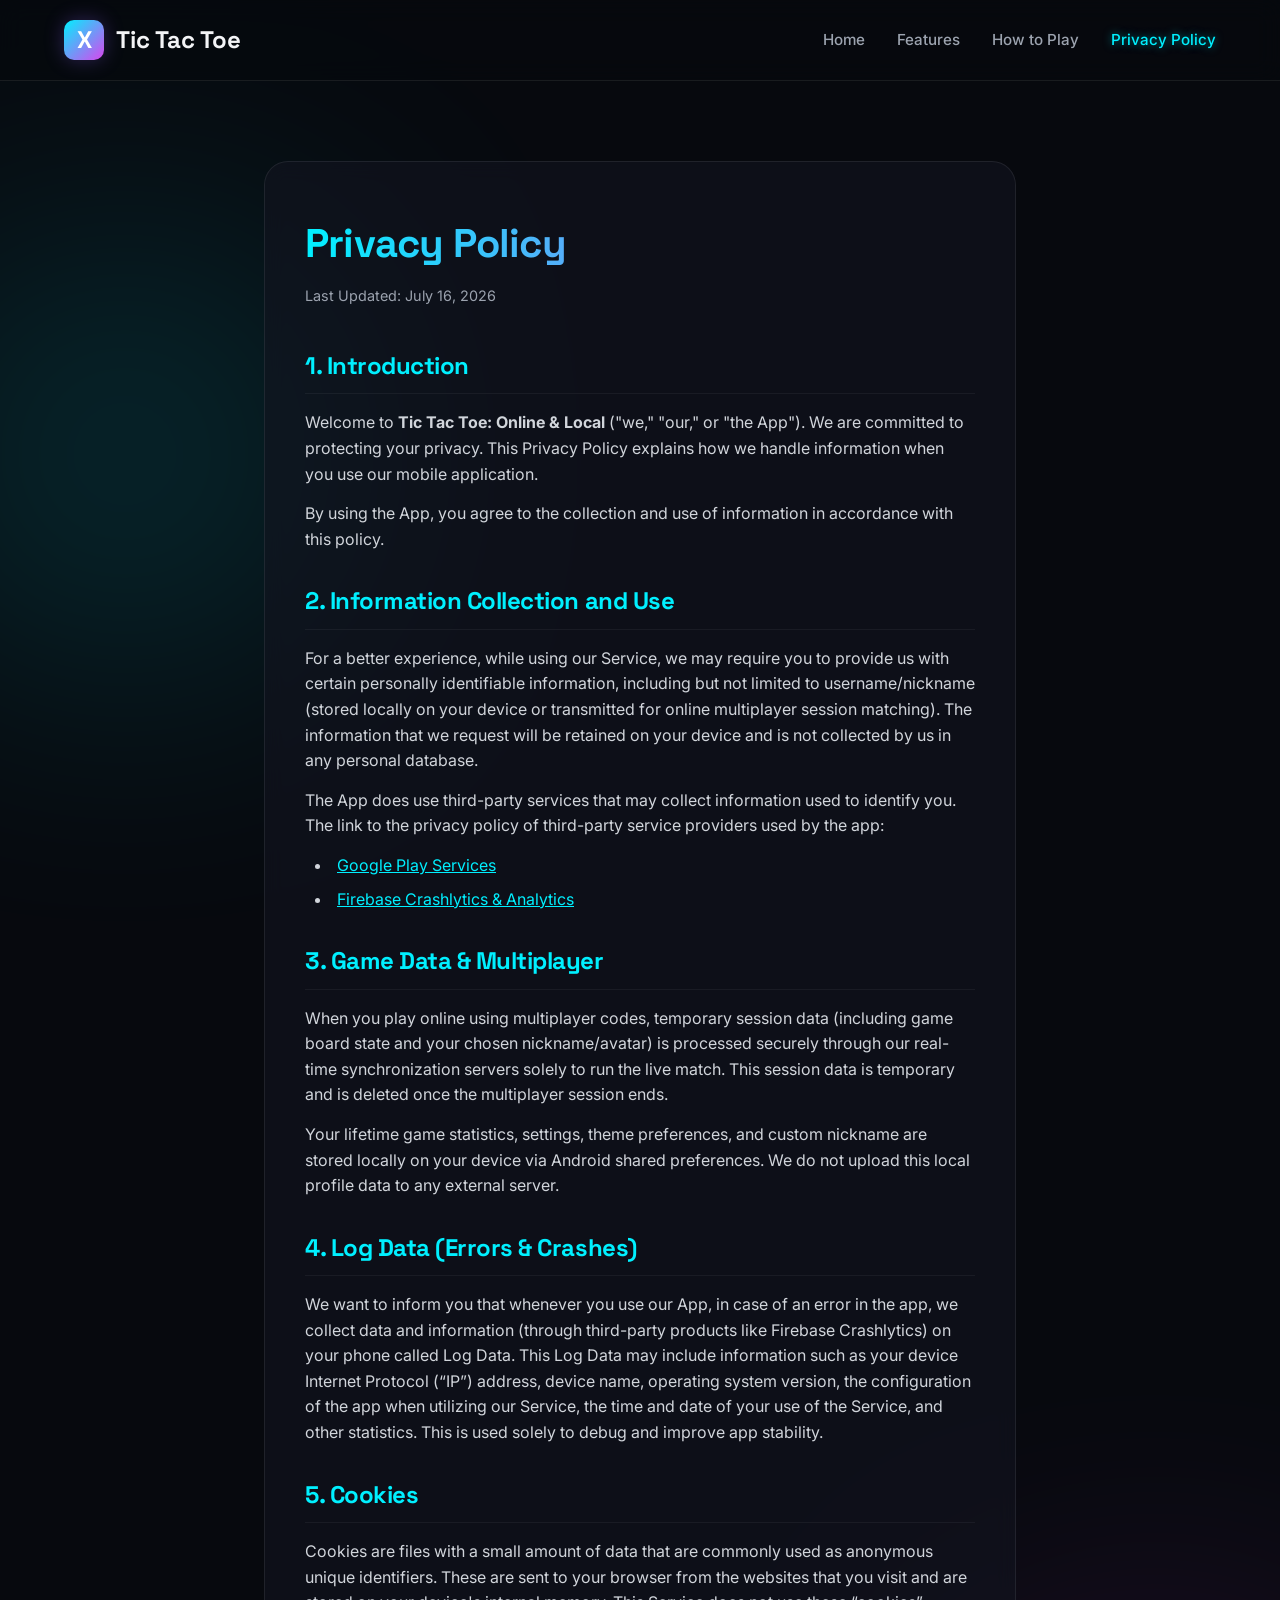
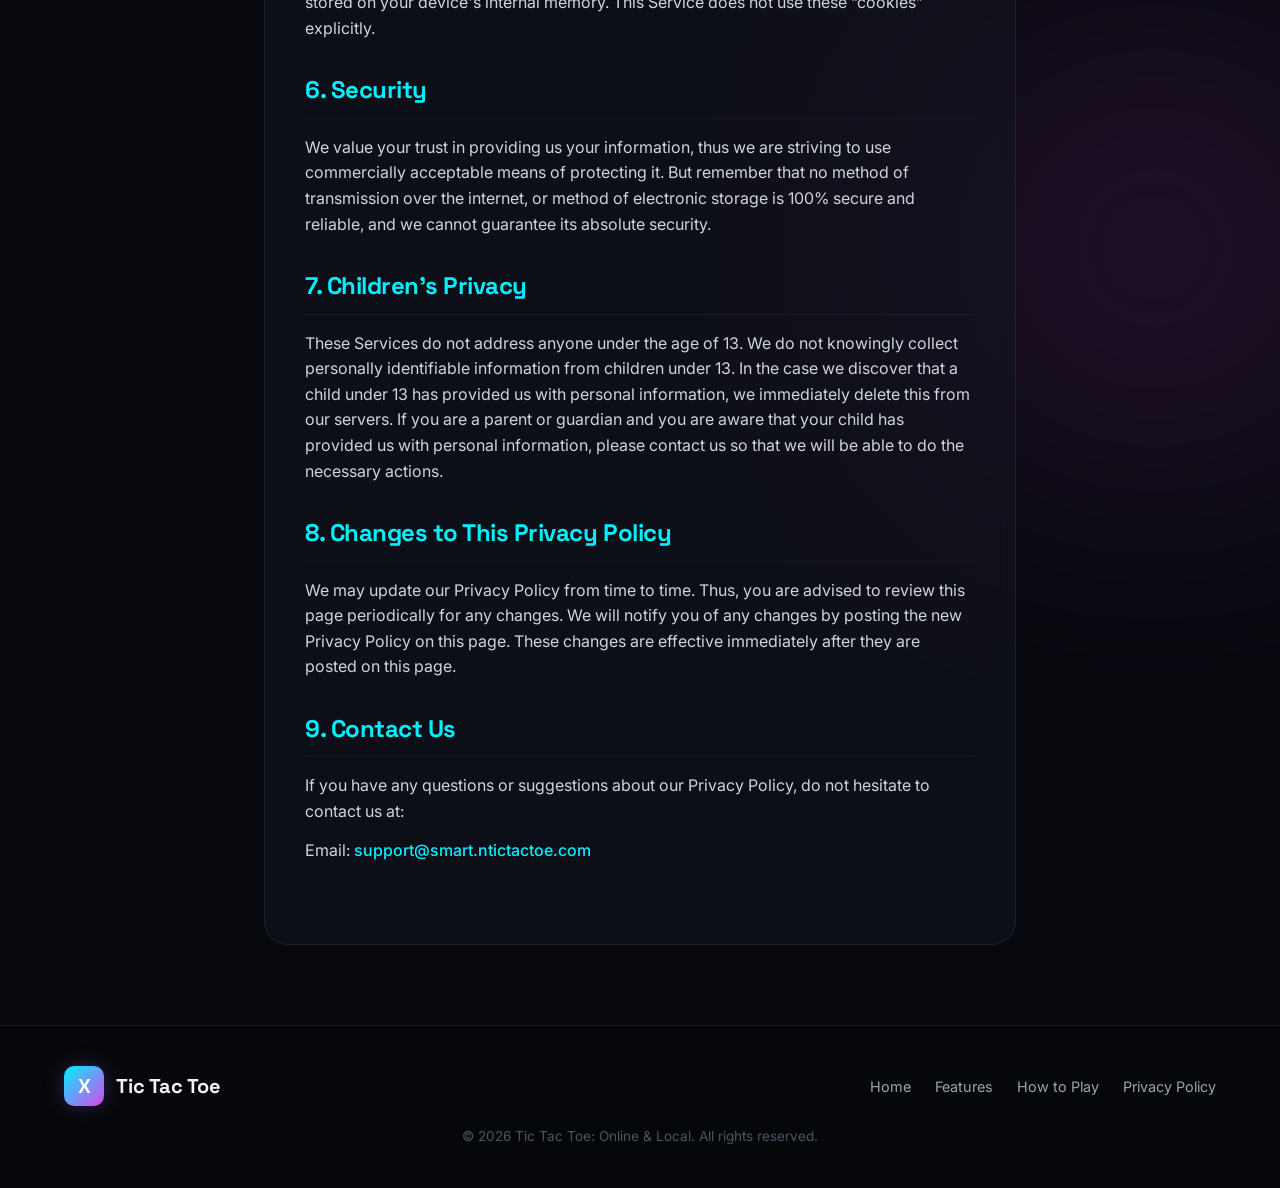
==== privacy.html @ b23f2f97 "Add files via upload" ====
<!DOCTYPE html>
<html lang="en">
<head>
  <meta charset="UTF-8">
  <meta name="viewport" content="width=device-width, initial-scale=1.0">
  <title>Privacy Policy - Tic Tac Toe: Online & Local</title>
  <meta name="description" content="Privacy Policy for Tic Tac Toe: Online & Local mobile application. Learn about what data is collected and how it is used.">
  <link rel="stylesheet" href="style.css">
</head>
<body>

  <!-- Header -->
  <header>
    <div class="container">
      <a href="index.html" class="logo">
        <span class="logo-icon">X</span>
        <span>Tic Tac Toe</span>
      </a>
      <nav>
        <ul>
          <li><a href="index.html">Home</a></li>
          <li><a href="index.html#features">Features</a></li>
          <li><a href="index.html#how-to-play">How to Play</a></li>
          <li><a href="#" class="active">Privacy Policy</a></li>
        </ul>
      </nav>
    </div>
  </header>

  <!-- Privacy Policy Content -->
  <main class="policy-body">
    <div class="container">
      <div class="policy-card">
        <h1>Privacy Policy</h1>
        <span class="last-updated">Last Updated: July 16, 2026</span>

        <div class="policy-section">
          <h2>1. Introduction</h2>
          <p>Welcome to <strong>Tic Tac Toe: Online & Local</strong> ("we," "our," or "the App"). We are committed to protecting your privacy. This Privacy Policy explains how we handle information when you use our mobile application.</p>
          <p>By using the App, you agree to the collection and use of information in accordance with this policy.</p>
        </div>

        <div class="policy-section">
          <h2>2. Information Collection and Use</h2>
          <p>For a better experience, while using our Service, we may require you to provide us with certain personally identifiable information, including but not limited to username/nickname (stored locally on your device or transmitted for online multiplayer session matching). The information that we request will be retained on your device and is not collected by us in any personal database.</p>
          <p>The App does use third-party services that may collect information used to identify you. The link to the privacy policy of third-party service providers used by the app:</p>
          <ul>
            <li><a href="https://www.google.com/policies/privacy/" target="_blank" style="color: var(--color-primary); text-decoration: underline;">Google Play Services</a></li>
            <li><a href="https://firebase.google.com/support/privacy" target="_blank" style="color: var(--color-primary); text-decoration: underline;">Firebase Crashlytics & Analytics</a></li>
          </ul>
        </div>

        <div class="policy-section">
          <h2>3. Game Data & Multiplayer</h2>
          <p>When you play online using multiplayer codes, temporary session data (including game board state and your chosen nickname/avatar) is processed securely through our real-time synchronization servers solely to run the live match. This session data is temporary and is deleted once the multiplayer session ends.</p>
          <p>Your lifetime game statistics, settings, theme preferences, and custom nickname are stored locally on your device via Android shared preferences. We do not upload this local profile data to any external server.</p>
        </div>

        <div class="policy-section">
          <h2>4. Log Data (Errors & Crashes)</h2>
          <p>We want to inform you that whenever you use our App, in case of an error in the app, we collect data and information (through third-party products like Firebase Crashlytics) on your phone called Log Data. This Log Data may include information such as your device Internet Protocol (“IP”) address, device name, operating system version, the configuration of the app when utilizing our Service, the time and date of your use of the Service, and other statistics. This is used solely to debug and improve app stability.</p>
        </div>

        <div class="policy-section">
          <h2>5. Cookies</h2>
          <p>Cookies are files with a small amount of data that are commonly used as anonymous unique identifiers. These are sent to your browser from the websites that you visit and are stored on your device's internal memory. This Service does not use these “cookies” explicitly.</p>
        </div>

        <div class="policy-section">
          <h2>6. Security</h2>
          <p>We value your trust in providing us your information, thus we are striving to use commercially acceptable means of protecting it. But remember that no method of transmission over the internet, or method of electronic storage is 100% secure and reliable, and we cannot guarantee its absolute security.</p>
        </div>

        <div class="policy-section">
          <h2>7. Children's Privacy</h2>
          <p>These Services do not address anyone under the age of 13. We do not knowingly collect personally identifiable information from children under 13. In the case we discover that a child under 13 has provided us with personal information, we immediately delete this from our servers. If you are a parent or guardian and you are aware that your child has provided us with personal information, please contact us so that we will be able to do the necessary actions.</p>
        </div>

        <div class="policy-section">
          <h2>8. Changes to This Privacy Policy</h2>
          <p>We may update our Privacy Policy from time to time. Thus, you are advised to review this page periodically for any changes. We will notify you of any changes by posting the new Privacy Policy on this page. These changes are effective immediately after they are posted on this page.</p>
        </div>

        <div class="policy-section">
          <h2>9. Contact Us</h2>
          <p>If you have any questions or suggestions about our Privacy Policy, do not hesitate to contact us at:</p>
          <p>Email: <a href="mailto:support@smart.ntictactoe.com" style="color: var(--color-primary); font-weight: 500;">support@smart.ntictactoe.com</a></p>
        </div>
      </div>
    </div>
  </main>

  <!-- Footer -->
  <footer>
    <div class="container">
      <div class="footer-content">
        <a href="index.html" class="logo footer-logo">
          <span class="logo-icon">X</span>
          <span>Tic Tac Toe</span>
        </a>
        <div class="footer-links">
          <a href="index.html">Home</a>
          <a href="index.html#features">Features</a>
          <a href="index.html#how-to-play">How to Play</a>
          <a href="#">Privacy Policy</a>
        </div>
      </div>
      <div class="copyright">
        &copy; 2026 Tic Tac Toe: Online & Local. All rights reserved.
      </div>
    </div>
  </footer>

</body>
</html>
---- style.css ----
/* Import modern typography from Google Fonts */
@import url('https://fonts.googleapis.com/css2?family=Inter:wght@300;400;500;600;700&family=Space+Grotesk:wght@400;500;600;700&display=swap');

:root {
  --bg-color: #07090e;
  --surface-color: rgba(19, 21, 32, 0.6);
  --surface-border: rgba(255, 255, 255, 0.08);
  --color-primary: #00f0ff; /* Player X Neon Cyan */
  --color-secondary: #d946ef; /* Player O Neon Pink */
  --color-accent: #8b5cf6; /* Neon Purple */
  --text-main: #f3f4f6;
  --text-muted: #9ca3af;
  --glow-shadow-primary: 0 0 15px rgba(0, 240, 255, 0.4);
  --glow-shadow-secondary: 0 0 15px rgba(217, 70, 239, 0.4);
  --glow-shadow-accent: 0 0 20px rgba(139, 92, 246, 0.3);
  --transition-smooth: all 0.3s cubic-bezier(0.4, 0, 0.2, 1);
}

/* Reset and base styles */
* {
  box-sizing: border-box;
  margin: 0;
  padding: 0;
}

html {
  scroll-behavior: smooth;
}

body {
  font-family: 'Inter', sans-serif;
  background-color: var(--bg-color);
  color: var(--text-main);
  line-height: 1.6;
  overflow-x: hidden;
  position: relative;
}

/* Background glowing circles for premium depth */
body::before, body::after {
  content: '';
  position: absolute;
  width: 350px;
  height: 350px;
  border-radius: 50%;
  filter: blur(140px);
  z-index: -1;
  opacity: 0.25;
  pointer-events: none;
}

body::before {
  top: 10%;
  left: -50px;
  background: var(--color-primary);
}

body::after {
  top: 60%;
  right: -50px;
  background: var(--color-secondary);
}

/* Typography elements */
h1, h2, h3, h4 {
  font-family: 'Space Grotesk', sans-serif;
  letter-spacing: -0.02em;
}

a {
  text-decoration: none;
  color: inherit;
  transition: var(--transition-smooth);
}

/* Container */
.container {
  max-width: 1200px;
  margin: 0 auto;
  padding: 0 24px;
}

/* Header */
header {
  position: sticky;
  top: 0;
  z-index: 100;
  background: rgba(7, 9, 14, 0.7);
  backdrop-filter: blur(12px);
  -webkit-backdrop-filter: blur(12px);
  border-bottom: 1px solid var(--surface-border);
}

header .container {
  display: flex;
  justify-content: space-between;
  align-items: center;
  height: 80px;
}

.logo {
  display: flex;
  align-items: center;
  gap: 12px;
  font-weight: 700;
  font-size: 1.5rem;
  font-family: 'Space Grotesk', sans-serif;
}

.logo-icon {
  display: flex;
  align-items: center;
  justify-content: center;
  width: 40px;
  height: 40px;
  background: linear-gradient(135deg, var(--color-primary), var(--color-secondary));
  border-radius: 10px;
  font-family: 'Space Grotesk', sans-serif;
  font-weight: 700;
  color: #fff;
  box-shadow: var(--glow-shadow-accent);
}

nav ul {
  display: flex;
  list-style: none;
  gap: 32px;
}

nav a {
  font-weight: 500;
  color: var(--text-muted);
  font-size: 0.95rem;
}

nav a:hover, nav a.active {
  color: var(--color-primary);
  text-shadow: 0 0 8px rgba(0, 240, 255, 0.5);
}

/* Hero Section */
.hero {
  padding: 100px 0 80px;
  position: relative;
  text-align: center;
}

.hero-content {
  max-width: 800px;
  margin: 0 auto;
}

.hero-tag {
  display: inline-block;
  padding: 6px 16px;
  background: rgba(139, 92, 246, 0.15);
  border: 1px solid rgba(139, 92, 246, 0.3);
  color: #c084fc;
  border-radius: 100px;
  font-size: 0.85rem;
  font-weight: 600;
  margin-bottom: 24px;
  text-transform: uppercase;
  letter-spacing: 0.05em;
}

.hero h1 {
  font-size: 4rem;
  line-height: 1.1;
  font-weight: 700;
  margin-bottom: 24px;
}

.gradient-text {
  background: linear-gradient(to right, var(--color-primary), #a855f7, var(--color-secondary));
  -webkit-background-clip: text;
  -webkit-text-fill-color: transparent;
}

.hero-desc {
  font-size: 1.25rem;
  color: var(--text-muted);
  margin-bottom: 40px;
  max-width: 600px;
  margin-left: auto;
  margin-right: auto;
}

.hero-actions {
  display: flex;
  justify-content: center;
  gap: 20px;
  flex-wrap: wrap;
}

.btn {
  display: inline-flex;
  align-items: center;
  justify-content: center;
  padding: 14px 32px;
  border-radius: 12px;
  font-weight: 600;
  font-size: 1rem;
  cursor: pointer;
  transition: var(--transition-smooth);
  font-family: 'Space Grotesk', sans-serif;
  gap: 10px;
}

.btn-primary {
  background: linear-gradient(135deg, var(--color-primary), var(--color-accent));
  color: #07090e;
  box-shadow: var(--glow-shadow-primary);
  border: none;
}

.btn-primary:hover {
  transform: translateY(-2px);
  box-shadow: 0 0 25px rgba(0, 240, 255, 0.7);
}

.btn-secondary {
  background: transparent;
  color: var(--text-main);
  border: 1px solid var(--surface-border);
  backdrop-filter: blur(8px);
}

.btn-secondary:hover {
  border-color: var(--color-secondary);
  background: rgba(217, 70, 239, 0.05);
  box-shadow: var(--glow-shadow-secondary);
  transform: translateY(-2px);
}

/* Feature Grid */
.features {
  padding: 80px 0;
}

.section-title {
  text-align: center;
  font-size: 2.5rem;
  margin-bottom: 16px;
}

.section-desc {
  text-align: center;
  color: var(--text-muted);
  max-width: 600px;
  margin: 0 auto 60px;
  font-size: 1.1rem;
}

.feature-grid {
  display: grid;
  grid-template-columns: repeat(auto-fit, minmax(320px, 1fr));
  gap: 30px;
}

.feature-card {
  background: var(--surface-color);
  border: 1px solid var(--surface-border);
  backdrop-filter: blur(10px);
  border-radius: 20px;
  padding: 40px 30px;
  transition: var(--transition-smooth);
  display: flex;
  flex-direction: column;
  align-items: flex-start;
}

.feature-card:hover {
  transform: translateY(-6px);
  border-color: rgba(255, 255, 255, 0.15);
  box-shadow: 0 10px 30px rgba(0, 0, 0, 0.5), 0 0 1px rgba(255, 255, 255, 0.2) inset;
}

.feature-card::before {
  content: '';
  width: 100%;
  height: 2px;
  margin-bottom: 24px;
  border-radius: 2px;
}

.feature-card.primary::before {
  background: var(--color-primary);
  box-shadow: var(--glow-shadow-primary);
}

.feature-card.secondary::before {
  background: var(--color-secondary);
  box-shadow: var(--glow-shadow-secondary);
}

.feature-card.accent::before {
  background: var(--color-accent);
  box-shadow: var(--glow-shadow-accent);
}

.feature-icon-wrapper {
  margin-bottom: 20px;
  font-size: 2rem;
}

.feature-card h3 {
  font-size: 1.4rem;
  margin-bottom: 12px;
}

.feature-card p {
  color: var(--text-muted);
  font-size: 0.95rem;
}

/* Interactive Preview Grid Section */
.game-preview {
  padding: 80px 0;
  background: radial-gradient(circle at center, rgba(139, 92, 246, 0.08) 0%, transparent 70%);
}

.preview-container {
  display: flex;
  align-items: center;
  justify-content: space-between;
  gap: 60px;
  flex-wrap: wrap;
}

.preview-text {
  flex: 1 1 450px;
}

.preview-visual {
  flex: 1 1 400px;
  display: flex;
  justify-content: center;
  align-items: center;
}

/* Glowing Tic Tac Toe Board Mockup */
.mock-board {
  width: 320px;
  height: 320px;
  background: rgba(13, 15, 24, 0.8);
  border: 2px solid rgba(255, 255, 255, 0.1);
  border-radius: 24px;
  display: grid;
  grid-template-columns: repeat(3, 1fr);
  grid-template-rows: repeat(3, 1fr);
  gap: 10px;
  padding: 15px;
  box-shadow: 0 20px 50px rgba(0, 0, 0, 0.8), var(--glow-shadow-accent);
  position: relative;
}

.mock-cell {
  background: rgba(255, 255, 255, 0.02);
  border-radius: 12px;
  border: 1px solid rgba(255, 255, 255, 0.05);
  display: flex;
  align-items: center;
  justify-content: center;
  font-size: 2.8rem;
  font-family: 'Space Grotesk', sans-serif;
  font-weight: 700;
  cursor: default;
  transition: var(--transition-smooth);
}

.mock-cell.x {
  color: var(--color-primary);
  text-shadow: var(--glow-shadow-primary);
  animation: pulse-glow-x 2s infinite ease-in-out;
}

.mock-cell.o {
  color: var(--color-secondary);
  text-shadow: var(--glow-shadow-secondary);
  animation: pulse-glow-o 2s infinite ease-in-out;
}

.mock-line {
  position: absolute;
  background: linear-gradient(90deg, var(--color-primary), var(--color-secondary));
  box-shadow: var(--glow-shadow-accent);
  border-radius: 100px;
}

/* Diagonal line strike mock */
.mock-line.diagonal {
  width: 120%;
  height: 6px;
  top: 50%;
  left: -10%;
  transform: rotate(45deg);
  transform-origin: center;
  z-index: 5;
  animation: strike-line 1.5s forwards ease-in-out;
}

/* Customize details lists */
.preview-list {
  list-style: none;
  margin-top: 30px;
}

.preview-list li {
  display: flex;
  align-items: flex-start;
  gap: 16px;
  margin-bottom: 20px;
}

.preview-list-icon {
  display: flex;
  align-items: center;
  justify-content: center;
  min-width: 28px;
  height: 28px;
  background: rgba(0, 240, 255, 0.1);
  border-radius: 50%;
  color: var(--color-primary);
  font-size: 0.9rem;
  font-weight: bold;
}

/* Custom Profile Avatars Show / Visual Layout */
.avatars-preview {
  display: flex;
  gap: 12px;
  margin-top: 24px;
}

.avatar-bubble {
  width: 45px;
  height: 45px;
  border-radius: 50%;
  border: 2px solid var(--surface-border);
  background: #1b1e2e;
  display: flex;
  align-items: center;
  justify-content: center;
  font-size: 1.5rem;
  transition: var(--transition-smooth);
}

.avatar-bubble:hover {
  transform: scale(1.15) translateY(-4px);
  border-color: var(--color-primary);
  box-shadow: var(--glow-shadow-primary);
}

/* Custom Themes Preview */
.theme-swatches {
  display: flex;
  gap: 10px;
  margin-top: 24px;
}

.theme-swatch {
  width: 32px;
  height: 32px;
  border-radius: 8px;
  border: 1px solid var(--surface-border);
  cursor: pointer;
  transition: var(--transition-smooth);
}

.theme-swatch:hover {
  transform: scale(1.2);
  border-color: #fff;
}

.swatch-1 { background: linear-gradient(135deg, #00f0ff, #8b5cf6); }
.swatch-2 { background: linear-gradient(135deg, #ff00a0, #7928ca); }
.swatch-3 { background: linear-gradient(135deg, #10b981, #059669); }
.swatch-4 { background: linear-gradient(135deg, #f59e0b, #d97706); }
.swatch-5 { background: linear-gradient(135deg, #ef4444, #b91c1c); }

/* Privacy Page / Terms Styles */
.policy-body {
  padding: 80px 0;
  max-width: 800px;
  margin: 0 auto;
}

.policy-card {
  background: var(--surface-color);
  border: 1px solid var(--surface-border);
  backdrop-filter: blur(10px);
  border-radius: 24px;
  padding: 50px 40px;
}

.policy-card h1 {
  font-size: 2.5rem;
  margin-bottom: 8px;
  background: linear-gradient(to right, var(--color-primary), var(--color-secondary));
  -webkit-background-clip: text;
  -webkit-text-fill-color: transparent;
}

.last-updated {
  color: var(--text-muted);
  font-size: 0.9rem;
  margin-bottom: 40px;
  display: block;
}

.policy-section {
  margin-bottom: 30px;
}

.policy-section h2 {
  font-size: 1.5rem;
  margin-bottom: 16px;
  color: var(--color-primary);
  border-bottom: 1px solid rgba(255, 255, 255, 0.05);
  padding-bottom: 8px;
}

.policy-section p {
  color: #d1d5db;
  margin-bottom: 14px;
  font-size: 1rem;
}

.policy-section ul {
  list-style-position: inside;
  margin-left: 10px;
  margin-bottom: 14px;
  color: #d1d5db;
}

.policy-section li {
  margin-bottom: 8px;
}

/* Footer */
footer {
  border-top: 1px solid var(--surface-border);
  padding: 40px 0;
  background: #06070a;
}

.footer-content {
  display: flex;
  justify-content: space-between;
  align-items: center;
  flex-wrap: wrap;
  gap: 20px;
}

.footer-logo {
  font-size: 1.25rem;
}

.footer-links {
  display: flex;
  gap: 24px;
  font-size: 0.9rem;
  color: var(--text-muted);
}

.footer-links a:hover {
  color: var(--color-primary);
}

.copyright {
  font-size: 0.85rem;
  color: #4b5563;
  margin-top: 20px;
  text-align: center;
  width: 100%;
}

/* Keyframes Animations */
@keyframes pulse-glow-x {
  0%, 100% {
    text-shadow: 0 0 10px rgba(0, 240, 255, 0.3);
  }
  50% {
    text-shadow: 0 0 20px rgba(0, 240, 255, 0.8), 0 0 30px rgba(0, 240, 255, 0.4);
  }
}

@keyframes pulse-glow-o {
  0%, 100% {
    text-shadow: 0 0 10px rgba(217, 70, 239, 0.3);
  }
  50% {
    text-shadow: 0 0 20px rgba(217, 70, 239, 0.8), 0 0 30px rgba(217, 70, 239, 0.4);
  }
}

@keyframes strike-line {
  from {
    width: 0%;
    opacity: 0;
  }
  to {
    width: 120%;
    opacity: 1;
  }
}

/* Responsive adjust */
@media (max-width: 768px) {
  .hero h1 {
    font-size: 2.8rem;
  }
  nav ul {
    gap: 16px;
  }
  .preview-container {
    flex-direction: column;
    text-align: center;
    gap: 40px;
  }
  .preview-visual {
    width: 100%;
  }
  .preview-list li {
    text-align: left;
  }
  .avatars-preview, .theme-swatches {
    justify-content: center;
  }
  .policy-card {
    padding: 30px 20px;
  }
}
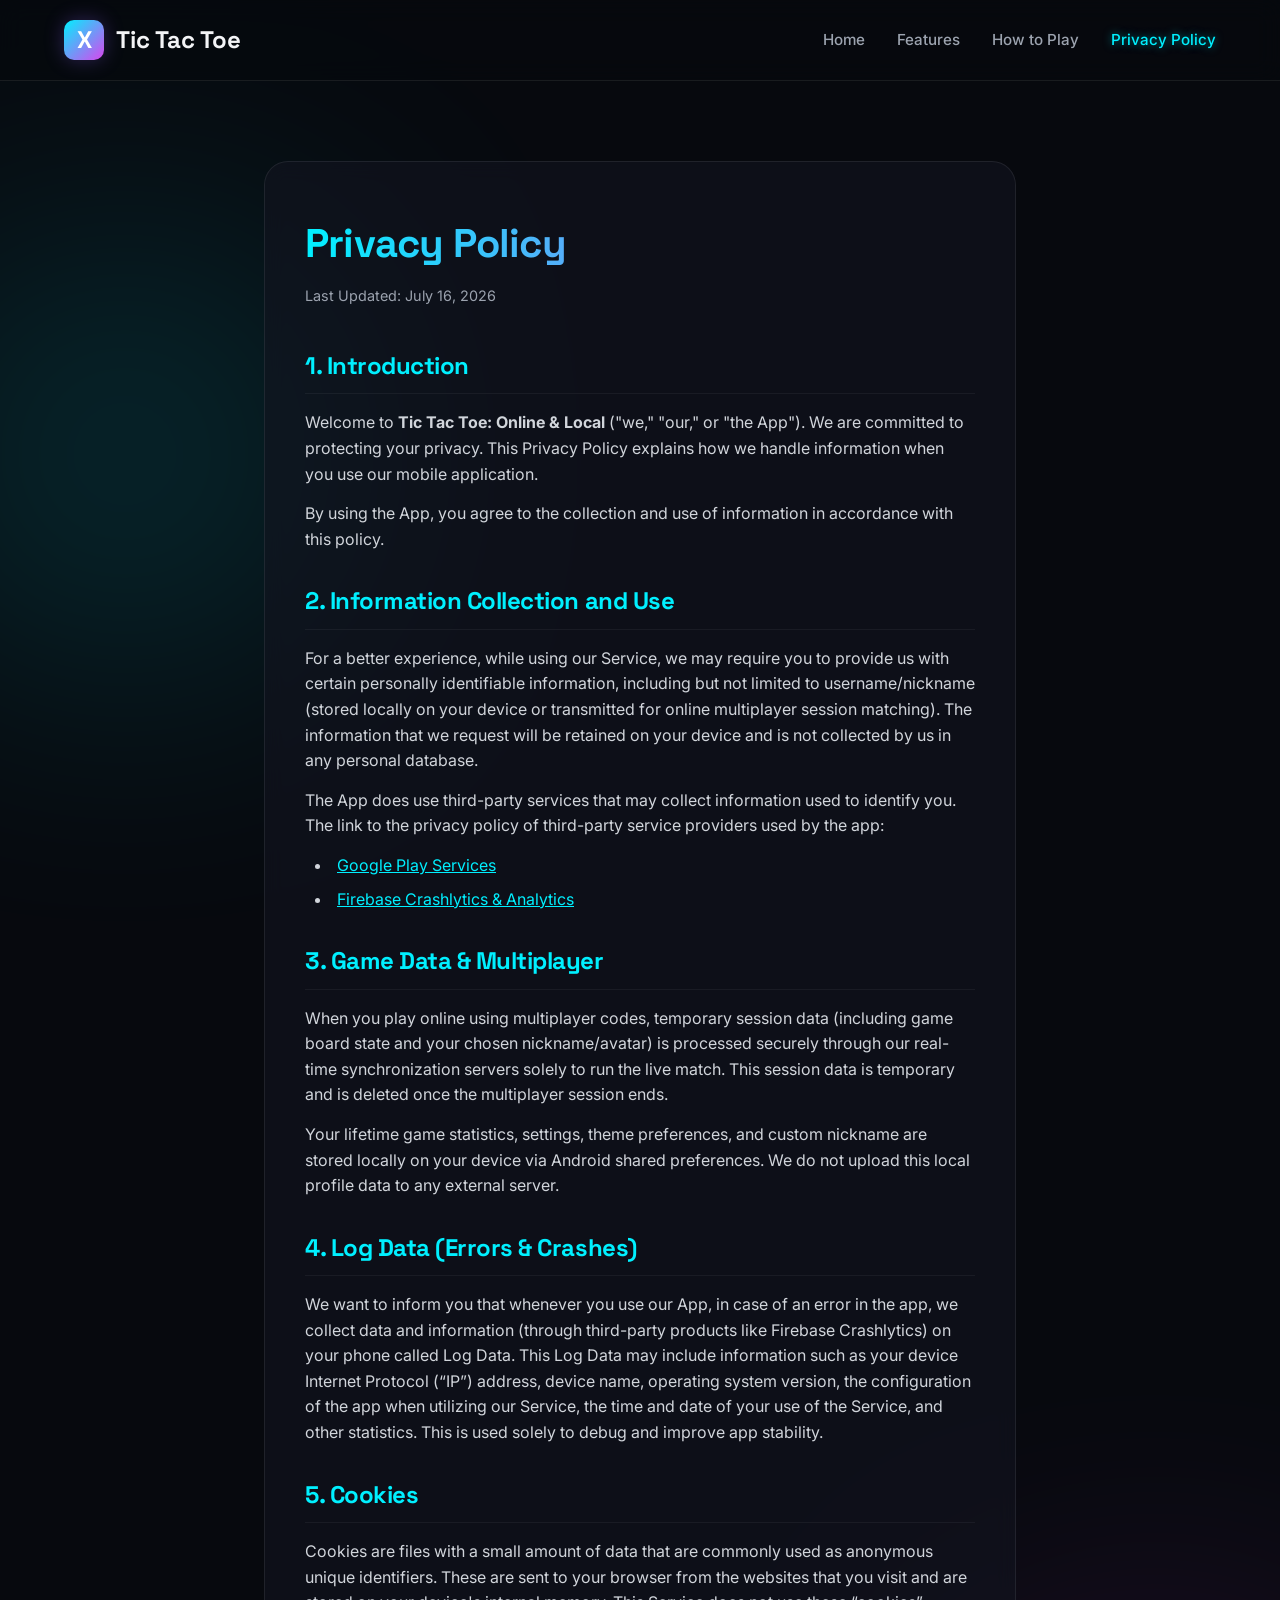
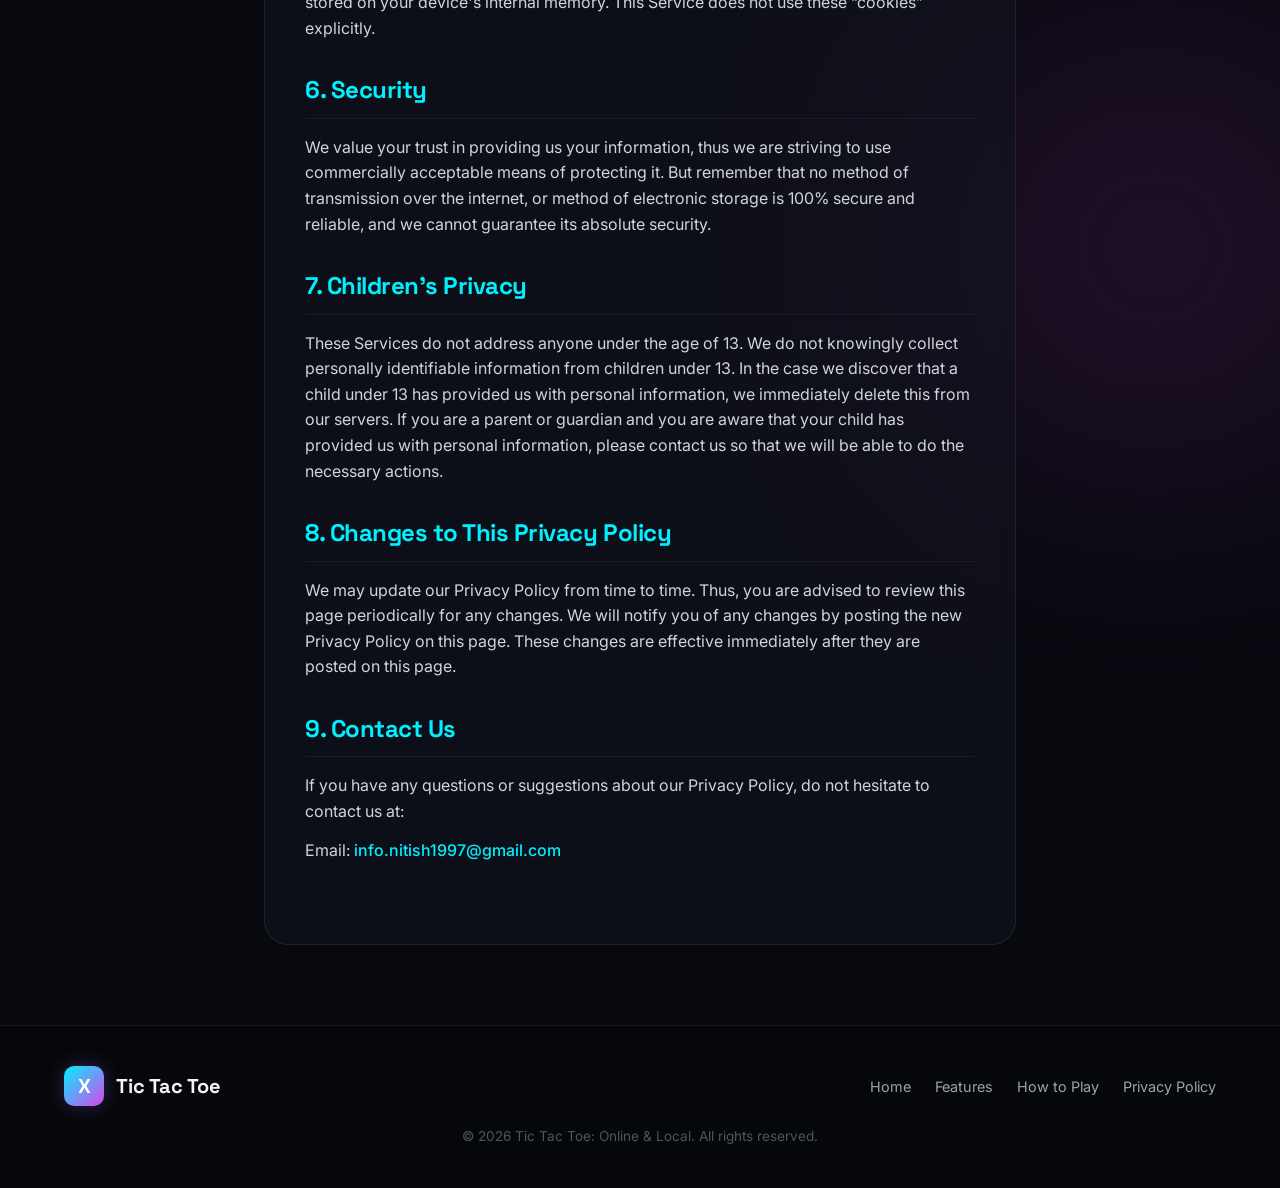
==== commit 90a3d598: "Update contact email in privacy policy" ====
--- a/privacy.html
+++ b/privacy.html
@@ -84,7 +84,7 @@
         <div class="policy-section">
           <h2>9. Contact Us</h2>
           <p>If you have any questions or suggestions about our Privacy Policy, do not hesitate to contact us at:</p>
-          <p>Email: <a href="mailto:support@smart.ntictactoe.com" style="color: var(--color-primary); font-weight: 500;">support@smart.ntictactoe.com</a></p>
+          <p>Email: <a href="mailto:info.nitish1997@gmail.com" style="color: var(--color-primary); font-weight: 500;">info.nitish1997@gmail.com</a></p>
         </div>
       </div>
     </div>
